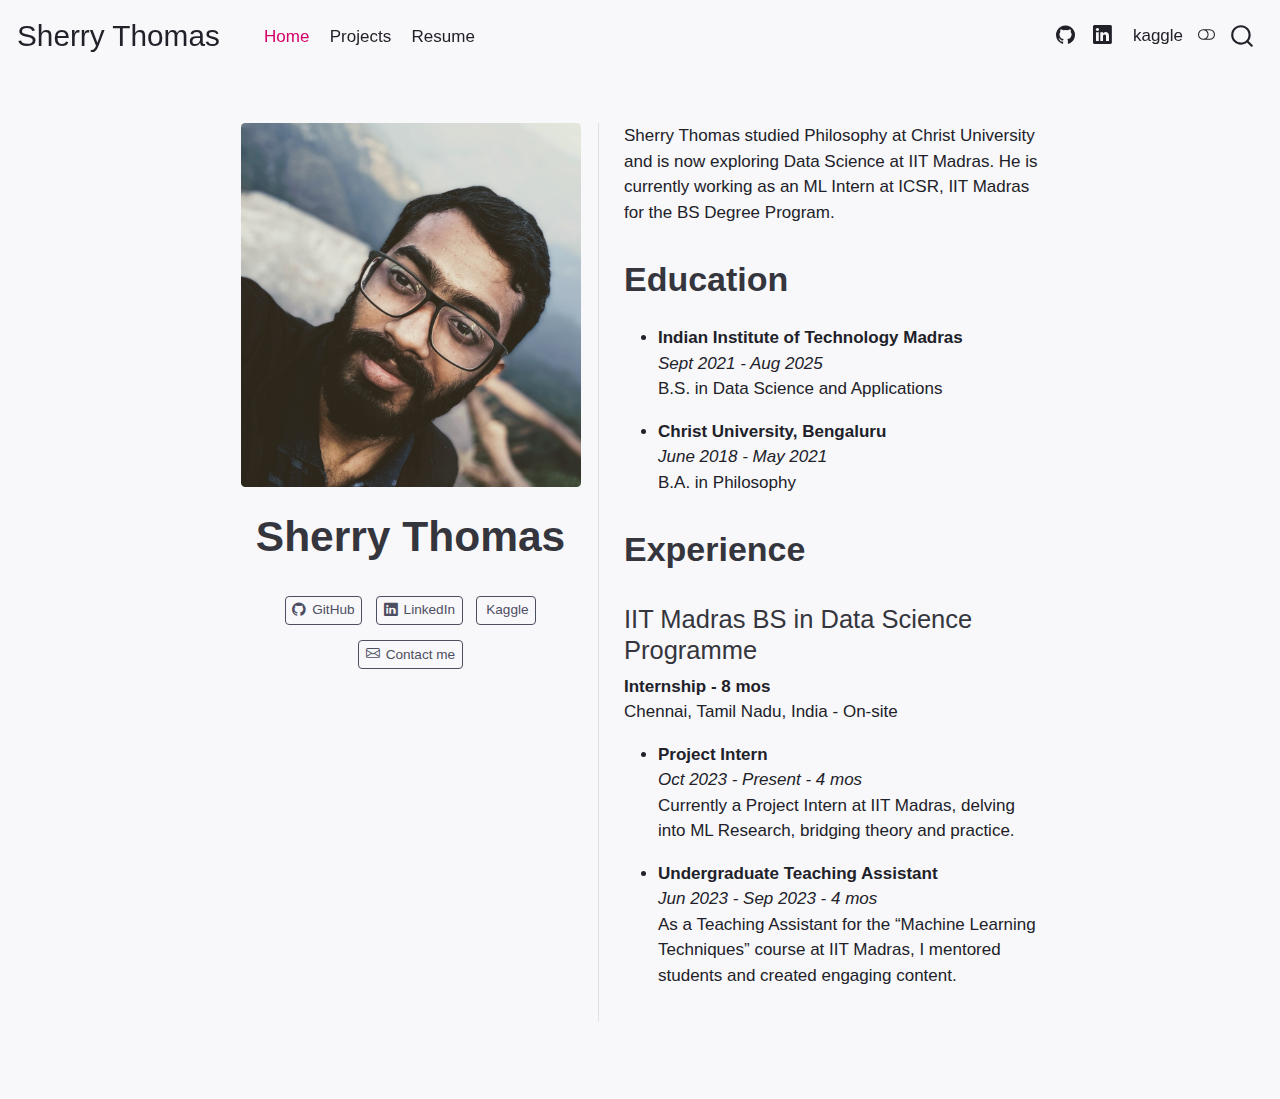
==== docs/index.html @ 992b0b3f "Updated the theme" ====
<!DOCTYPE html>
<html xmlns="http://www.w3.org/1999/xhtml" lang="en" xml:lang="en"><head>

<meta charset="utf-8">
<meta name="generator" content="quarto-1.3.450">

<meta name="viewport" content="width=device-width, initial-scale=1.0, user-scalable=yes">


<title>Sherry Thomas</title>
<style>
code{white-space: pre-wrap;}
span.smallcaps{font-variant: small-caps;}
div.columns{display: flex; gap: min(4vw, 1.5em);}
div.column{flex: auto; overflow-x: auto;}
div.hanging-indent{margin-left: 1.5em; text-indent: -1.5em;}
ul.task-list{list-style: none;}
ul.task-list li input[type="checkbox"] {
  width: 0.8em;
  margin: 0 0.8em 0.2em -1em; /* quarto-specific, see https://github.com/quarto-dev/quarto-cli/issues/4556 */ 
  vertical-align: middle;
}
</style>


<script src="site_libs/quarto-nav/quarto-nav.js"></script>
<script src="site_libs/quarto-nav/headroom.min.js"></script>
<script src="site_libs/clipboard/clipboard.min.js"></script>
<script src="site_libs/quarto-search/autocomplete.umd.js"></script>
<script src="site_libs/quarto-search/fuse.min.js"></script>
<script src="site_libs/quarto-search/quarto-search.js"></script>
<meta name="quarto:offset" content="./">
<script src="site_libs/quarto-html/quarto.js"></script>
<script src="site_libs/quarto-html/popper.min.js"></script>
<script src="site_libs/quarto-html/tippy.umd.min.js"></script>
<link href="site_libs/quarto-html/tippy.css" rel="stylesheet">
<link href="site_libs/quarto-html/quarto-syntax-highlighting.css" rel="stylesheet" class="quarto-color-scheme" id="quarto-text-highlighting-styles">
<link href="site_libs/quarto-html/quarto-syntax-highlighting-dark.css" rel="prefetch" class="quarto-color-scheme quarto-color-alternate" id="quarto-text-highlighting-styles">
<script src="site_libs/bootstrap/bootstrap.min.js"></script>
<link href="site_libs/bootstrap/bootstrap-icons.css" rel="stylesheet">
<link href="site_libs/bootstrap/bootstrap.min.css" rel="stylesheet" class="quarto-color-scheme" id="quarto-bootstrap" data-mode="light">
<link href="site_libs/bootstrap/bootstrap-dark.min.css" rel="prefetch" class="quarto-color-scheme quarto-color-alternate" id="quarto-bootstrap" data-mode="dark">
<script id="quarto-search-options" type="application/json">{
  "location": "navbar",
  "copy-button": false,
  "collapse-after": 3,
  "panel-placement": "end",
  "type": "overlay",
  "limit": 20,
  "language": {
    "search-no-results-text": "No results",
    "search-matching-documents-text": "matching documents",
    "search-copy-link-title": "Copy link to search",
    "search-hide-matches-text": "Hide additional matches",
    "search-more-match-text": "more match in this document",
    "search-more-matches-text": "more matches in this document",
    "search-clear-button-title": "Clear",
    "search-detached-cancel-button-title": "Cancel",
    "search-submit-button-title": "Submit",
    "search-label": "Search"
  }
}</script>


<link rel="stylesheet" href="styles.css">
<meta property="og:title" content="Sherry Thomas">
<meta property="og:site-name" content="Sherry Thomas">
<meta name="twitter:title" content="Sherry Thomas">
<meta name="twitter:image" content="images/profile.jpg">
<meta name="twitter:card" content="summary_large_image">
</head>

<body class="nav-fixed fullcontent">

<div id="quarto-search-results"></div>
  <header id="quarto-header" class="headroom fixed-top">
    <nav class="navbar navbar-expand-lg navbar-dark ">
      <div class="navbar-container container-fluid">
      <div class="navbar-brand-container">
    <a class="navbar-brand" href="./index.html">
    <span class="navbar-title">Sherry Thomas</span>
    </a>
  </div>
            <div id="quarto-search" class="" title="Search"></div>
          <button class="navbar-toggler" type="button" data-bs-toggle="collapse" data-bs-target="#navbarCollapse" aria-controls="navbarCollapse" aria-expanded="false" aria-label="Toggle navigation" onclick="if (window.quartoToggleHeadroom) { window.quartoToggleHeadroom(); }">
  <span class="navbar-toggler-icon"></span>
</button>
          <div class="collapse navbar-collapse" id="navbarCollapse">
            <ul class="navbar-nav navbar-nav-scroll me-auto">
  <li class="nav-item">
    <a class="nav-link active" href="./index.html" rel="" target="" aria-current="page">
 <span class="menu-text">Home</span></a>
  </li>  
  <li class="nav-item">
    <a class="nav-link" href="./projects.html" rel="" target="">
 <span class="menu-text">Projects</span></a>
  </li>  
  <li class="nav-item">
    <a class="nav-link" href="./resume.html" rel="" target="">
 <span class="menu-text">Resume</span></a>
  </li>  
</ul>
            <ul class="navbar-nav navbar-nav-scroll ms-auto">
  <li class="nav-item compact">
    <a class="nav-link" href="https://github.com/SherryS997" rel="" target=""><i class="bi bi-github" role="img">
</i> 
 <span class="menu-text"></span></a>
  </li>  
  <li class="nav-item compact">
    <a class="nav-link" href="https://www.linkedin.com/in/sherry-thomassp/" rel="" target=""><i class="bi bi-linkedin" role="img">
</i> 
 <span class="menu-text"></span></a>
  </li>  
  <li class="nav-item">
    <a class="nav-link" href="https://www.kaggle.com/iveeaten3223times" rel="" target=""><i class="bi bi-Kaggle" role="img">
</i> 
 <span class="menu-text">kaggle</span></a>
  </li>  
</ul>
            <div class="quarto-navbar-tools">
  <a href="" class="quarto-color-scheme-toggle quarto-navigation-tool  px-1" onclick="window.quartoToggleColorScheme(); return false;" title="Toggle dark mode"><i class="bi"></i></a>
</div>
          </div> <!-- /navcollapse -->
      </div> <!-- /container-fluid -->
    </nav>
</header>
<!-- content -->
<div id="quarto-content" class="quarto-container page-columns page-rows-contents page-layout-article page-navbar">
<!-- sidebar -->
<!-- margin-sidebar -->
    
<!-- main -->
<div class="quarto-about-trestles">
  <div class="about-entity">
    <img src="images/profile.jpg" class="about-image
  rounded " style="width: 20em;">
<header id="title-block-header" class="quarto-title-block default">
<div class="quarto-title">
<h1 class="title">Sherry Thomas</h1>
</div>
<div class="quarto-title-meta">
  </div>
</header>
    <div class="about-links">
  <a href="https://github.com/SherryS997" class="about-link" rel="" target="">
    <i class="bi bi-github"></i>
     <span class="about-link-text">GitHub</span>
  </a>
  <a href="https://www.linkedin.com/in/sherry-thomassp/" class="about-link" rel="" target="">
    <i class="bi bi-linkedin"></i>
     <span class="about-link-text">LinkedIn</span>
  </a>
  <a href="https://www.kaggle.com/iveeaten3223times" class="about-link" rel="" target="">
    <i class="bi bi-kaggle"></i>
     <span class="about-link-text">Kaggle</span>
  </a>
  <a href="mailto:sherryshajimon997@gmail.com" class="about-link" rel="" target="">
    <i class="bi bi-envelope"></i>
     <span class="about-link-text">Contact me</span>
  </a>
</div>
  </div>
  <div class="about-contents"><main class="content" id="quarto-document-content">
<div id="hero-heading">
<p>Sherry Thomas studied Philosophy at Christ University and is now exploring Data Science at IIT Madras. He is currently working as an ML Intern at ICSR, IIT Madras for the BS Degree Program.</p>
<section id="education" class="level2">
<h2 data-anchor-id="education">Education</h2>
<ul>
<li><p><strong>Indian Institute of Technology Madras</strong><br>
<em>Sept 2021 - Aug 2025</em><br>
B.S. in Data Science and Applications</p></li>
<li><p><strong>Christ University, Bengaluru</strong><br>
<em>June 2018 - May 2021</em><br>
B.A. in Philosophy</p></li>
</ul>
</section>
<section id="experience" class="level2">
<h2 data-anchor-id="experience">Experience</h2>
<section id="iit-madras-bs-in-data-science-programme" class="level4">
<h4 data-anchor-id="iit-madras-bs-in-data-science-programme">IIT Madras BS in Data Science Programme</h4>
<p><strong>Internship - 8 mos</strong><br>
Chennai, Tamil Nadu, India - On-site</p>
<ul>
<li><p><strong>Project Intern</strong><br>
<em>Oct 2023 - Present - 4 mos</em><br>
Currently a Project Intern at IIT Madras, delving into ML Research, bridging theory and practice.</p></li>
<li><p><strong>Undergraduate Teaching Assistant</strong><br>
<em>Jun 2023 - Sep 2023 - 4 mos</em><br>
As a Teaching Assistant for the “Machine Learning Techniques” course at IIT Madras, I mentored students and created engaging content.</p></li>
</ul>
</section>
</section>
</div>


</main></div>
</div>
 <!-- /main -->
<script id="quarto-html-after-body" type="application/javascript">
window.document.addEventListener("DOMContentLoaded", function (event) {
  const toggleBodyColorMode = (bsSheetEl) => {
    const mode = bsSheetEl.getAttribute("data-mode");
    const bodyEl = window.document.querySelector("body");
    if (mode === "dark") {
      bodyEl.classList.add("quarto-dark");
      bodyEl.classList.remove("quarto-light");
    } else {
      bodyEl.classList.add("quarto-light");
      bodyEl.classList.remove("quarto-dark");
    }
  }
  const toggleBodyColorPrimary = () => {
    const bsSheetEl = window.document.querySelector("link#quarto-bootstrap");
    if (bsSheetEl) {
      toggleBodyColorMode(bsSheetEl);
    }
  }
  toggleBodyColorPrimary();  
  const disableStylesheet = (stylesheets) => {
    for (let i=0; i < stylesheets.length; i++) {
      const stylesheet = stylesheets[i];
      stylesheet.rel = 'prefetch';
    }
  }
  const enableStylesheet = (stylesheets) => {
    for (let i=0; i < stylesheets.length; i++) {
      const stylesheet = stylesheets[i];
      stylesheet.rel = 'stylesheet';
    }
  }
  const manageTransitions = (selector, allowTransitions) => {
    const els = window.document.querySelectorAll(selector);
    for (let i=0; i < els.length; i++) {
      const el = els[i];
      if (allowTransitions) {
        el.classList.remove('notransition');
      } else {
        el.classList.add('notransition');
      }
    }
  }
  const toggleColorMode = (alternate) => {
    // Switch the stylesheets
    const alternateStylesheets = window.document.querySelectorAll('link.quarto-color-scheme.quarto-color-alternate');
    manageTransitions('#quarto-margin-sidebar .nav-link', false);
    if (alternate) {
      enableStylesheet(alternateStylesheets);
      for (const sheetNode of alternateStylesheets) {
        if (sheetNode.id === "quarto-bootstrap") {
          toggleBodyColorMode(sheetNode);
        }
      }
    } else {
      disableStylesheet(alternateStylesheets);
      toggleBodyColorPrimary();
    }
    manageTransitions('#quarto-margin-sidebar .nav-link', true);
    // Switch the toggles
    const toggles = window.document.querySelectorAll('.quarto-color-scheme-toggle');
    for (let i=0; i < toggles.length; i++) {
      const toggle = toggles[i];
      if (toggle) {
        if (alternate) {
          toggle.classList.add("alternate");     
        } else {
          toggle.classList.remove("alternate");
        }
      }
    }
    // Hack to workaround the fact that safari doesn't
    // properly recolor the scrollbar when toggling (#1455)
    if (navigator.userAgent.indexOf('Safari') > 0 && navigator.userAgent.indexOf('Chrome') == -1) {
      manageTransitions("body", false);
      window.scrollTo(0, 1);
      setTimeout(() => {
        window.scrollTo(0, 0);
        manageTransitions("body", true);
      }, 40);  
    }
  }
  const isFileUrl = () => { 
    return window.location.protocol === 'file:';
  }
  const hasAlternateSentinel = () => {  
    let styleSentinel = getColorSchemeSentinel();
    if (styleSentinel !== null) {
      return styleSentinel === "alternate";
    } else {
      return false;
    }
  }
  const setStyleSentinel = (alternate) => {
    const value = alternate ? "alternate" : "default";
    if (!isFileUrl()) {
      window.localStorage.setItem("quarto-color-scheme", value);
    } else {
      localAlternateSentinel = value;
    }
  }
  const getColorSchemeSentinel = () => {
    if (!isFileUrl()) {
      const storageValue = window.localStorage.getItem("quarto-color-scheme");
      return storageValue != null ? storageValue : localAlternateSentinel;
    } else {
      return localAlternateSentinel;
    }
  }
  let localAlternateSentinel = 'default';
  // Dark / light mode switch
  window.quartoToggleColorScheme = () => {
    // Read the current dark / light value 
    let toAlternate = !hasAlternateSentinel();
    toggleColorMode(toAlternate);
    setStyleSentinel(toAlternate);
  };
  // Ensure there is a toggle, if there isn't float one in the top right
  if (window.document.querySelector('.quarto-color-scheme-toggle') === null) {
    const a = window.document.createElement('a');
    a.classList.add('top-right');
    a.classList.add('quarto-color-scheme-toggle');
    a.href = "";
    a.onclick = function() { try { window.quartoToggleColorScheme(); } catch {} return false; };
    const i = window.document.createElement("i");
    i.classList.add('bi');
    a.appendChild(i);
    window.document.body.appendChild(a);
  }
  // Switch to dark mode if need be
  if (hasAlternateSentinel()) {
    toggleColorMode(true);
  } else {
    toggleColorMode(false);
  }
  const isCodeAnnotation = (el) => {
    for (const clz of el.classList) {
      if (clz.startsWith('code-annotation-')) {                     
        return true;
      }
    }
    return false;
  }
  const clipboard = new window.ClipboardJS('.code-copy-button', {
    text: function(trigger) {
      const codeEl = trigger.previousElementSibling.cloneNode(true);
      for (const childEl of codeEl.children) {
        if (isCodeAnnotation(childEl)) {
          childEl.remove();
        }
      }
      return codeEl.innerText;
    }
  });
  clipboard.on('success', function(e) {
    // button target
    const button = e.trigger;
    // don't keep focus
    button.blur();
    // flash "checked"
    button.classList.add('code-copy-button-checked');
    var currentTitle = button.getAttribute("title");
    button.setAttribute("title", "Copied!");
    let tooltip;
    if (window.bootstrap) {
      button.setAttribute("data-bs-toggle", "tooltip");
      button.setAttribute("data-bs-placement", "left");
      button.setAttribute("data-bs-title", "Copied!");
      tooltip = new bootstrap.Tooltip(button, 
        { trigger: "manual", 
          customClass: "code-copy-button-tooltip",
          offset: [0, -8]});
      tooltip.show();    
    }
    setTimeout(function() {
      if (tooltip) {
        tooltip.hide();
        button.removeAttribute("data-bs-title");
        button.removeAttribute("data-bs-toggle");
        button.removeAttribute("data-bs-placement");
      }
      button.setAttribute("title", currentTitle);
      button.classList.remove('code-copy-button-checked');
    }, 1000);
    // clear code selection
    e.clearSelection();
  });
  function tippyHover(el, contentFn) {
    const config = {
      allowHTML: true,
      content: contentFn,
      maxWidth: 500,
      delay: 100,
      arrow: false,
      appendTo: function(el) {
          return el.parentElement;
      },
      interactive: true,
      interactiveBorder: 10,
      theme: 'quarto',
      placement: 'bottom-start'
    };
    window.tippy(el, config); 
  }
  const noterefs = window.document.querySelectorAll('a[role="doc-noteref"]');
  for (var i=0; i<noterefs.length; i++) {
    const ref = noterefs[i];
    tippyHover(ref, function() {
      // use id or data attribute instead here
      let href = ref.getAttribute('data-footnote-href') || ref.getAttribute('href');
      try { href = new URL(href).hash; } catch {}
      const id = href.replace(/^#\/?/, "");
      const note = window.document.getElementById(id);
      return note.innerHTML;
    });
  }
      let selectedAnnoteEl;
      const selectorForAnnotation = ( cell, annotation) => {
        let cellAttr = 'data-code-cell="' + cell + '"';
        let lineAttr = 'data-code-annotation="' +  annotation + '"';
        const selector = 'span[' + cellAttr + '][' + lineAttr + ']';
        return selector;
      }
      const selectCodeLines = (annoteEl) => {
        const doc = window.document;
        const targetCell = annoteEl.getAttribute("data-target-cell");
        const targetAnnotation = annoteEl.getAttribute("data-target-annotation");
        const annoteSpan = window.document.querySelector(selectorForAnnotation(targetCell, targetAnnotation));
        const lines = annoteSpan.getAttribute("data-code-lines").split(",");
        const lineIds = lines.map((line) => {
          return targetCell + "-" + line;
        })
        let top = null;
        let height = null;
        let parent = null;
        if (lineIds.length > 0) {
            //compute the position of the single el (top and bottom and make a div)
            const el = window.document.getElementById(lineIds[0]);
            top = el.offsetTop;
            height = el.offsetHeight;
            parent = el.parentElement.parentElement;
          if (lineIds.length > 1) {
            const lastEl = window.document.getElementById(lineIds[lineIds.length - 1]);
            const bottom = lastEl.offsetTop + lastEl.offsetHeight;
            height = bottom - top;
          }
          if (top !== null && height !== null && parent !== null) {
            // cook up a div (if necessary) and position it 
            let div = window.document.getElementById("code-annotation-line-highlight");
            if (div === null) {
              div = window.document.createElement("div");
              div.setAttribute("id", "code-annotation-line-highlight");
              div.style.position = 'absolute';
              parent.appendChild(div);
            }
            div.style.top = top - 2 + "px";
            div.style.height = height + 4 + "px";
            let gutterDiv = window.document.getElementById("code-annotation-line-highlight-gutter");
            if (gutterDiv === null) {
              gutterDiv = window.document.createElement("div");
              gutterDiv.setAttribute("id", "code-annotation-line-highlight-gutter");
              gutterDiv.style.position = 'absolute';
              const codeCell = window.document.getElementById(targetCell);
              const gutter = codeCell.querySelector('.code-annotation-gutter');
              gutter.appendChild(gutterDiv);
            }
            gutterDiv.style.top = top - 2 + "px";
            gutterDiv.style.height = height + 4 + "px";
          }
          selectedAnnoteEl = annoteEl;
        }
      };
      const unselectCodeLines = () => {
        const elementsIds = ["code-annotation-line-highlight", "code-annotation-line-highlight-gutter"];
        elementsIds.forEach((elId) => {
          const div = window.document.getElementById(elId);
          if (div) {
            div.remove();
          }
        });
        selectedAnnoteEl = undefined;
      };
      // Attach click handler to the DT
      const annoteDls = window.document.querySelectorAll('dt[data-target-cell]');
      for (const annoteDlNode of annoteDls) {
        annoteDlNode.addEventListener('click', (event) => {
          const clickedEl = event.target;
          if (clickedEl !== selectedAnnoteEl) {
            unselectCodeLines();
            const activeEl = window.document.querySelector('dt[data-target-cell].code-annotation-active');
            if (activeEl) {
              activeEl.classList.remove('code-annotation-active');
            }
            selectCodeLines(clickedEl);
            clickedEl.classList.add('code-annotation-active');
          } else {
            // Unselect the line
            unselectCodeLines();
            clickedEl.classList.remove('code-annotation-active');
          }
        });
      }
  const findCites = (el) => {
    const parentEl = el.parentElement;
    if (parentEl) {
      const cites = parentEl.dataset.cites;
      if (cites) {
        return {
          el,
          cites: cites.split(' ')
        };
      } else {
        return findCites(el.parentElement)
      }
    } else {
      return undefined;
    }
  };
  var bibliorefs = window.document.querySelectorAll('a[role="doc-biblioref"]');
  for (var i=0; i<bibliorefs.length; i++) {
    const ref = bibliorefs[i];
    const citeInfo = findCites(ref);
    if (citeInfo) {
      tippyHover(citeInfo.el, function() {
        var popup = window.document.createElement('div');
        citeInfo.cites.forEach(function(cite) {
          var citeDiv = window.document.createElement('div');
          citeDiv.classList.add('hanging-indent');
          citeDiv.classList.add('csl-entry');
          var biblioDiv = window.document.getElementById('ref-' + cite);
          if (biblioDiv) {
            citeDiv.innerHTML = biblioDiv.innerHTML;
          }
          popup.appendChild(citeDiv);
        });
        return popup.innerHTML;
      });
    }
  }
});
</script>
</div> <!-- /content -->



</body></html>
---- docs/site_libs/quarto-html/tippy.css ----
.tippy-box[data-animation=fade][data-state=hidden]{opacity:0}[data-tippy-root]{max-width:calc(100vw - 10px)}.tippy-box{position:relative;background-color:#333;color:#fff;border-radius:4px;font-size:14px;line-height:1.4;white-space:normal;outline:0;transition-property:transform,visibility,opacity}.tippy-box[data-placement^=top]>.tippy-arrow{bottom:0}.tippy-box[data-placement^=top]>.tippy-arrow:before{bottom:-7px;left:0;border-width:8px 8px 0;border-top-color:initial;transform-origin:center top}.tippy-box[data-placement^=bottom]>.tippy-arrow{top:0}.tippy-box[data-placement^=bottom]>.tippy-arrow:before{top:-7px;left:0;border-width:0 8px 8px;border-bottom-color:initial;transform-origin:center bottom}.tippy-box[data-placement^=left]>.tippy-arrow{right:0}.tippy-box[data-placement^=left]>.tippy-arrow:before{border-width:8px 0 8px 8px;border-left-color:initial;right:-7px;transform-origin:center left}.tippy-box[data-placement^=right]>.tippy-arrow{left:0}.tippy-box[data-placement^=right]>.tippy-arrow:before{left:-7px;border-width:8px 8px 8px 0;border-right-color:initial;transform-origin:center right}.tippy-box[data-inertia][data-state=visible]{transition-timing-function:cubic-bezier(.54,1.5,.38,1.11)}.tippy-arrow{width:16px;height:16px;color:#333}.tippy-arrow:before{content:"";position:absolute;border-color:transparent;border-style:solid}.tippy-content{position:relative;padding:5px 9px;z-index:1}
---- docs/site_libs/quarto-html/quarto-syntax-highlighting.css ----
/* quarto syntax highlight colors */
:root {
  --quarto-hl-al-color: #ff5555;
  --quarto-hl-an-color: #6a737d;
  --quarto-hl-at-color: #d73a49;
  --quarto-hl-bn-color: #005cc5;
  --quarto-hl-bu-color: #d73a49;
  --quarto-hl-ch-color: #032f62;
  --quarto-hl-co-color: #6a737d;
  --quarto-hl-cv-color: #6a737d;
  --quarto-hl-cn-color: #005cc5;
  --quarto-hl-cf-color: #d73a49;
  --quarto-hl-dt-color: #d73a49;
  --quarto-hl-dv-color: #005cc5;
  --quarto-hl-do-color: #6a737d;
  --quarto-hl-er-color: #ff5555;
  --quarto-hl-ex-color: #d73a49;
  --quarto-hl-fl-color: #005cc5;
  --quarto-hl-fu-color: #6f42c1;
  --quarto-hl-im-color: #032f62;
  --quarto-hl-in-color: #6a737d;
  --quarto-hl-kw-color: #d73a49;
  --quarto-hl-op-color: #24292e;
  --quarto-hl-pp-color: #d73a49;
  --quarto-hl-re-color: #6a737d;
  --quarto-hl-sc-color: #005cc5;
  --quarto-hl-ss-color: #032f62;
  --quarto-hl-st-color: #032f62;
  --quarto-hl-va-color: #e36209;
  --quarto-hl-vs-color: #032f62;
  --quarto-hl-wa-color: #ff5555;
}

/* other quarto variables */
:root {
  --quarto-font-monospace: "Fira Mono", monospace;
}

code span.al {
  font-weight: bold;
  color: #ff5555;
}

code span.an {
  color: #6a737d;
}

code span.at {
  color: #d73a49;
}

code span.bn {
  color: #005cc5;
}

code span.bu {
  color: #d73a49;
}

code span.ch {
  color: #032f62;
}

code span.co {
  color: #6a737d;
}

code span.cv {
  color: #6a737d;
}

code span.cn {
  color: #005cc5;
}

code span.cf {
  color: #d73a49;
}

code span.dt {
  color: #d73a49;
}

code span.dv {
  color: #005cc5;
}

code span.do {
  color: #6a737d;
}

code span.er {
  color: #ff5555;
  text-decoration: underline;
}

code span.ex {
  font-weight: bold;
  color: #d73a49;
}

code span.fl {
  color: #005cc5;
}

code span.fu {
  color: #6f42c1;
}

code span.im {
  color: #032f62;
}

code span.in {
  color: #6a737d;
}

code span.kw {
  color: #d73a49;
}

pre > code.sourceCode > span {
  color: #24292e;
}

code span {
  color: #24292e;
}

code.sourceCode > span {
  color: #24292e;
}

div.sourceCode,
div.sourceCode pre.sourceCode {
  color: #24292e;
}

code span.op {
  color: #24292e;
}

code span.pp {
  color: #d73a49;
}

code span.re {
  color: #6a737d;
}

code span.sc {
  color: #005cc5;
}

code span.ss {
  color: #032f62;
}

code span.st {
  color: #032f62;
}

code span.va {
  color: #e36209;
}

code span.vs {
  color: #032f62;
}

code span.wa {
  color: #ff5555;
}

.prevent-inlining {
  content: "</";
}

/*# sourceMappingURL=debc5d5d77c3f9108843748ff7464032.css.map */
---- docs/site_libs/quarto-html/quarto-syntax-highlighting-dark.css ----
/* quarto syntax highlight colors */
:root {
  --quarto-hl-al-color: #ff5555;
  --quarto-hl-an-color: #6a737d;
  --quarto-hl-at-color: #f97583;
  --quarto-hl-bn-color: #79b8ff;
  --quarto-hl-bu-color: #f97583;
  --quarto-hl-ch-color: #9ecbff;
  --quarto-hl-co-color: #6a737d;
  --quarto-hl-cv-color: #6a737d;
  --quarto-hl-cn-color: #79b8ff;
  --quarto-hl-cf-color: #f97583;
  --quarto-hl-dt-color: #f97583;
  --quarto-hl-dv-color: #79b8ff;
  --quarto-hl-do-color: #6a737d;
  --quarto-hl-er-color: #ff5555;
  --quarto-hl-ex-color: #f97583;
  --quarto-hl-fl-color: #79b8ff;
  --quarto-hl-fu-color: #b392f0;
  --quarto-hl-im-color: #9ecbff;
  --quarto-hl-in-color: #6a737d;
  --quarto-hl-kw-color: #f97583;
  --quarto-hl-op-color: #e1e4e8;
  --quarto-hl-pp-color: #f97583;
  --quarto-hl-re-color: #6a737d;
  --quarto-hl-sc-color: #79b8ff;
  --quarto-hl-ss-color: #9ecbff;
  --quarto-hl-st-color: #9ecbff;
  --quarto-hl-va-color: #ffab70;
  --quarto-hl-vs-color: #9ecbff;
  --quarto-hl-wa-color: #ff5555;
}

/* other quarto variables */
:root {
  --quarto-font-monospace: "Fira Mono", monospace;
}

code span.al {
  font-weight: bold;
  color: #ff5555;
}

code span.an {
  color: #6a737d;
}

code span.at {
  color: #f97583;
}

code span.bn {
  color: #79b8ff;
}

code span.bu {
  color: #f97583;
}

code span.ch {
  color: #9ecbff;
}

code span.co {
  color: #6a737d;
}

code span.cv {
  color: #6a737d;
}

code span.cn {
  color: #79b8ff;
}

code span.cf {
  color: #f97583;
}

code span.dt {
  color: #f97583;
}

code span.dv {
  color: #79b8ff;
}

code span.do {
  color: #6a737d;
}

code span.er {
  color: #ff5555;
  text-decoration: underline;
}

code span.ex {
  font-weight: bold;
  color: #f97583;
}

code span.fl {
  color: #79b8ff;
}

code span.fu {
  color: #b392f0;
}

code span.im {
  color: #9ecbff;
}

code span.in {
  color: #6a737d;
}

code span.kw {
  color: #f97583;
}

pre > code.sourceCode > span {
  color: #e1e4e8;
}

code span {
  color: #e1e4e8;
}

code.sourceCode > span {
  color: #e1e4e8;
}

div.sourceCode,
div.sourceCode pre.sourceCode {
  color: #e1e4e8;
}

code span.op {
  color: #e1e4e8;
}

code span.pp {
  color: #f97583;
}

code span.re {
  color: #6a737d;
}

code span.sc {
  color: #79b8ff;
}

code span.ss {
  color: #9ecbff;
}

code span.st {
  color: #9ecbff;
}

code span.va {
  color: #ffab70;
}

code span.vs {
  color: #9ecbff;
}

code span.wa {
  color: #ff5555;
}

.prevent-inlining {
  content: "</";
}

/*# sourceMappingURL=935a306eefa94366c21e1a970dddb765.css.map */
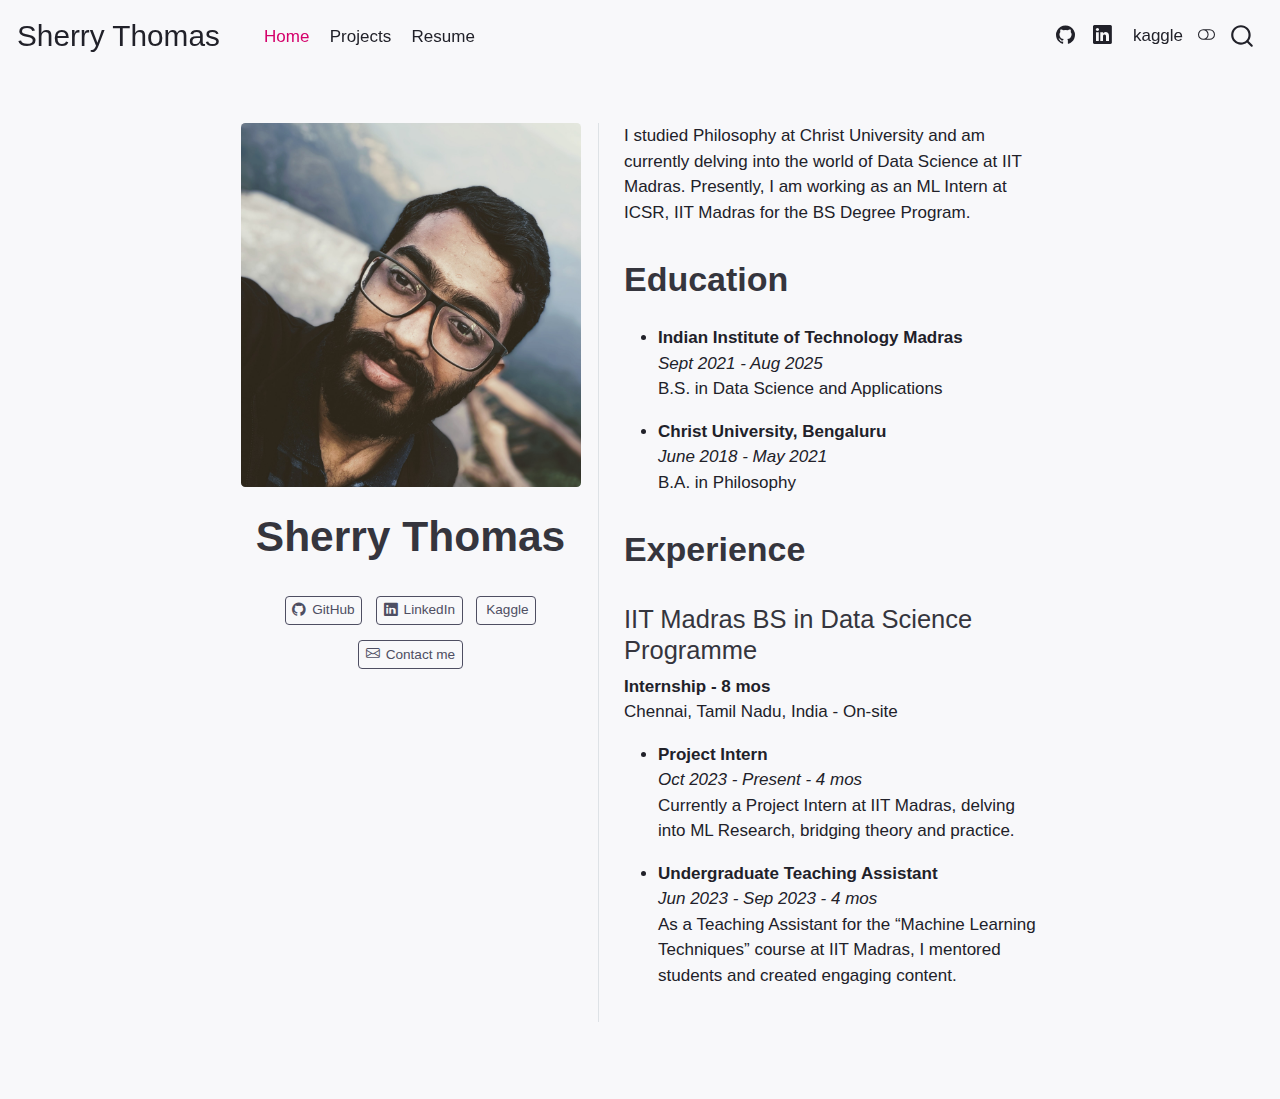
==== commit fcc4f5d9: "Made minor changes" ====
--- a/docs/index.html
+++ b/docs/index.html
@@ -162,7 +162,7 @@
   </div>
   <div class="about-contents"><main class="content" id="quarto-document-content">
 <div id="hero-heading">
-<p>Sherry Thomas studied Philosophy at Christ University and is now exploring Data Science at IIT Madras. He is currently working as an ML Intern at ICSR, IIT Madras for the BS Degree Program.</p>
+<p>I studied Philosophy at Christ University and am currently delving into the world of Data Science at IIT Madras. Presently, I am working as an ML Intern at ICSR, IIT Madras for the BS Degree Program.</p>
 <section id="education" class="level2">
 <h2 data-anchor-id="education">Education</h2>
 <ul>
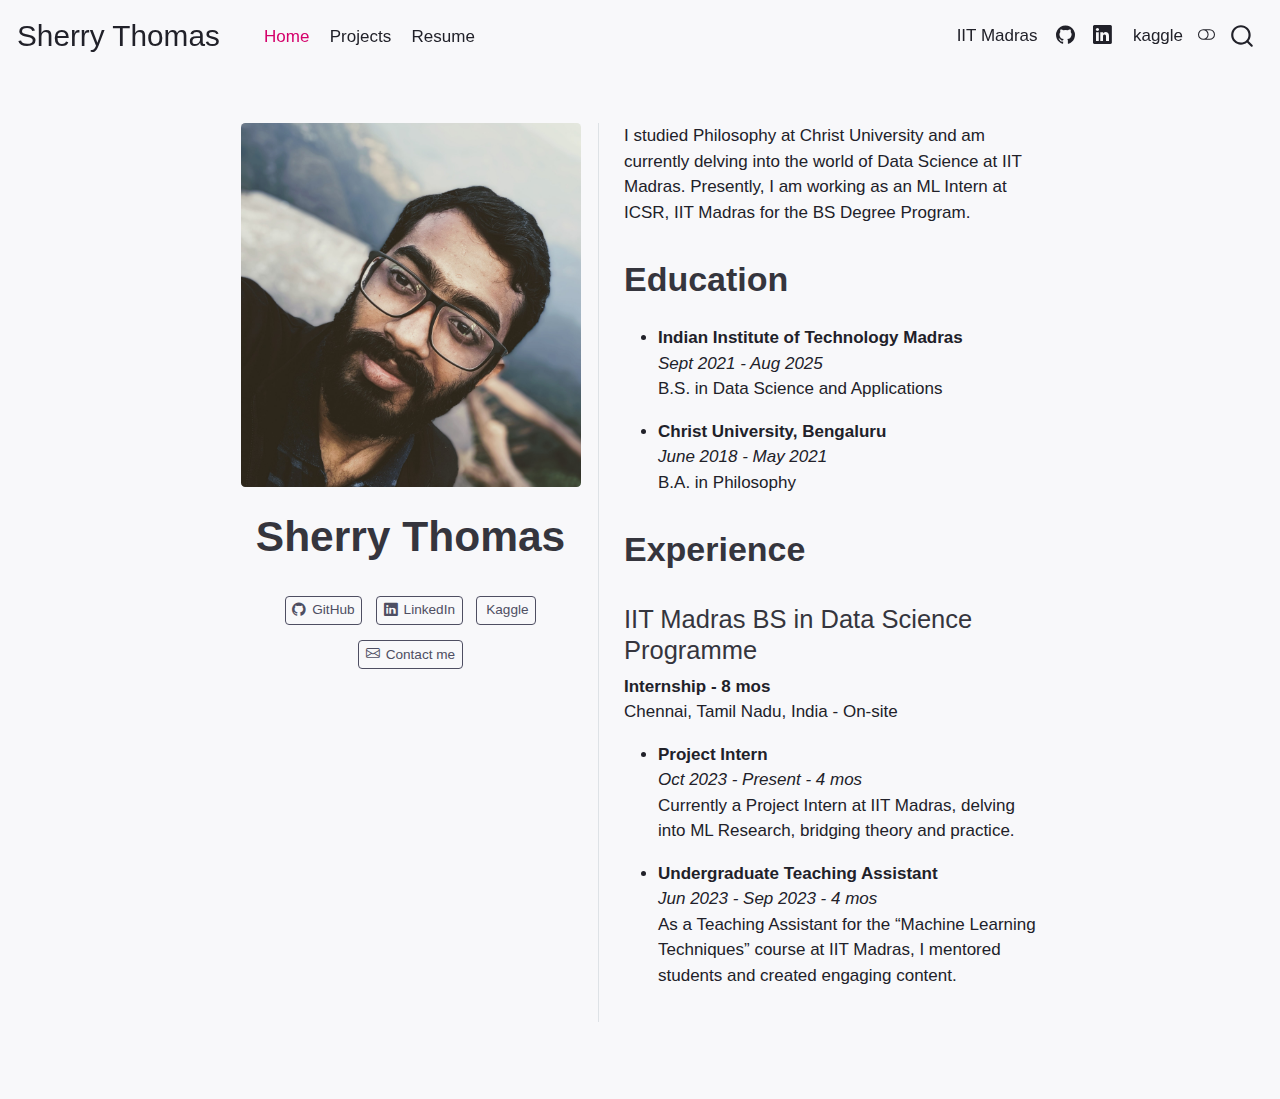
==== commit b3e3a24f: "Made minor changes" ====
--- a/docs/index.html
+++ b/docs/index.html
@@ -101,6 +101,11 @@
   </li>  
 </ul>
             <ul class="navbar-nav navbar-nav-scroll ms-auto">
+  <li class="nav-item">
+    <a class="nav-link" href="https://app.onlinedegree.iitm.ac.in/student/21F3001449" rel="" target=""><i class="bi bi-IIT" role="img">
+</i> 
+ <span class="menu-text">IIT Madras</span></a>
+  </li>  
   <li class="nav-item compact">
     <a class="nav-link" href="https://github.com/SherryS997" rel="" target=""><i class="bi bi-github" role="img">
 </i> 
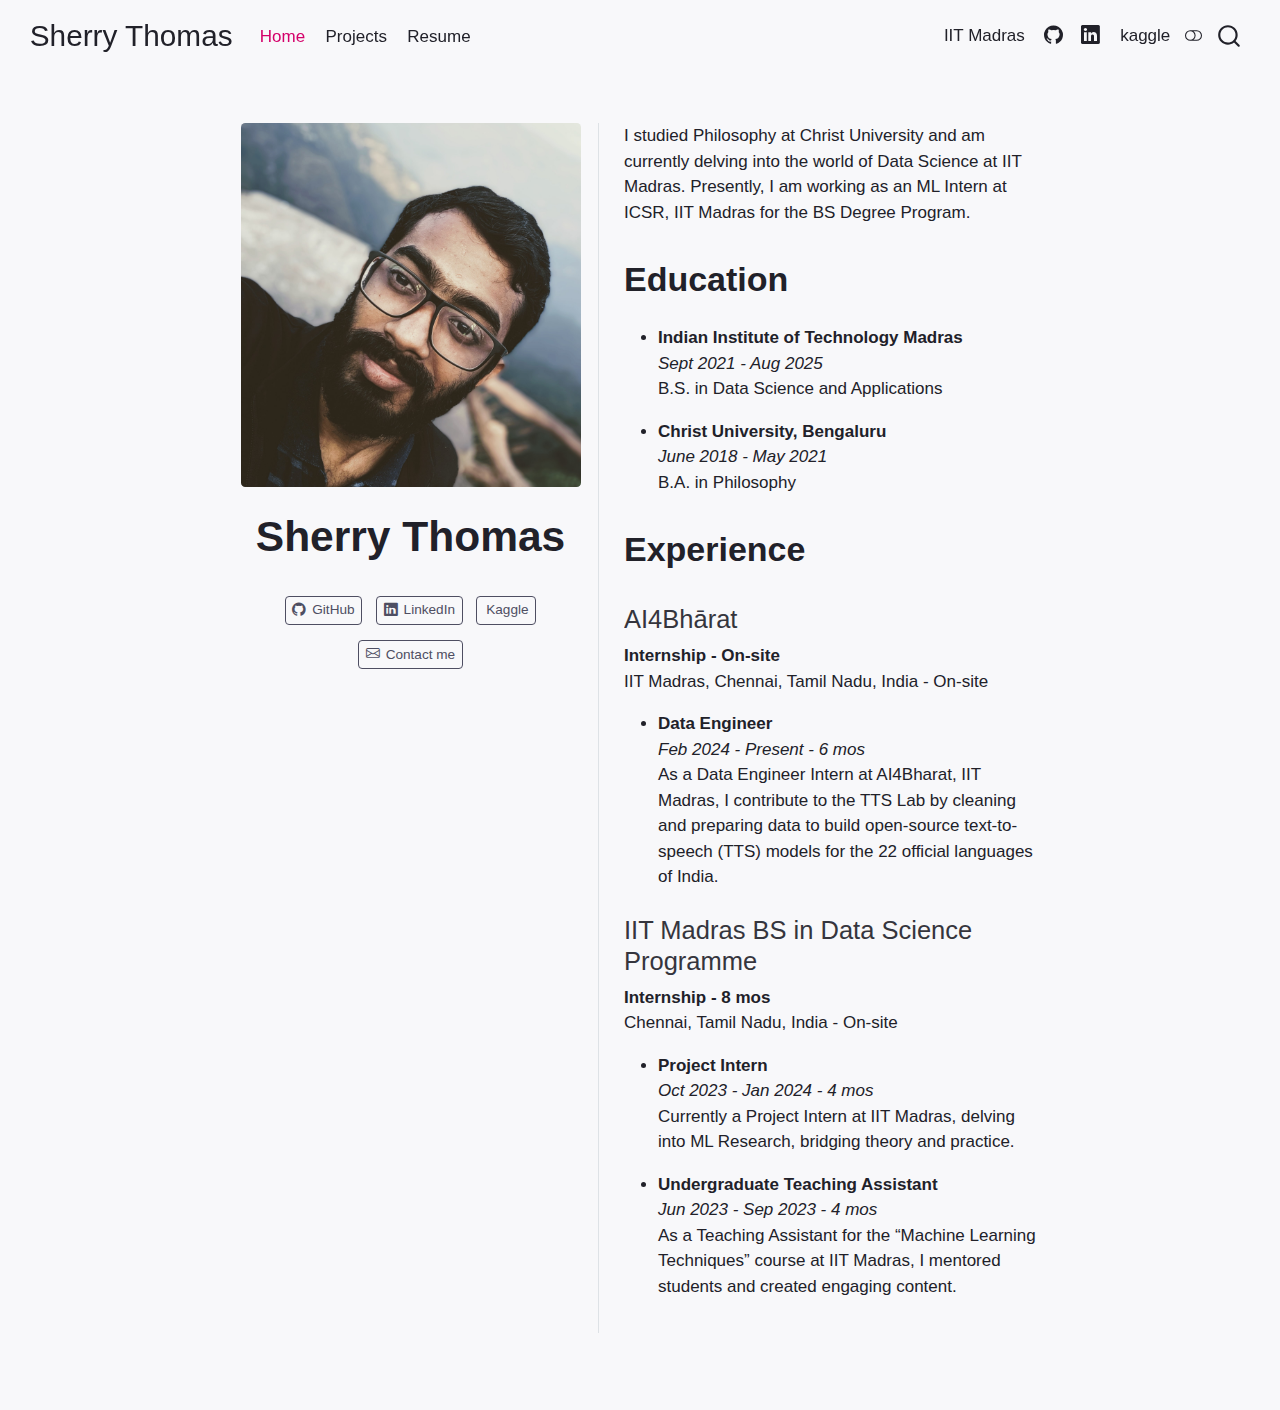
==== commit 8fba7ffb: "Updated resume" ====
--- a/docs/index.html
+++ b/docs/index.html
@@ -2,7 +2,7 @@
 <html xmlns="http://www.w3.org/1999/xhtml" lang="en" xml:lang="en"><head>
 
 <meta charset="utf-8">
-<meta name="generator" content="quarto-1.3.450">
+<meta name="generator" content="quarto-1.4.551">
 
 <meta name="viewport" content="width=device-width, initial-scale=1.0, user-scalable=yes">
 
@@ -46,7 +46,13 @@
   "collapse-after": 3,
   "panel-placement": "end",
   "type": "overlay",
-  "limit": 20,
+  "limit": 50,
+  "keyboard-shortcut": [
+    "f",
+    "/",
+    "s"
+  ],
+  "show-item-context": false,
   "language": {
     "search-no-results-text": "No results",
     "search-matching-documents-text": "matching documents",
@@ -55,6 +61,7 @@
     "search-more-match-text": "more match in this document",
     "search-more-matches-text": "more matches in this document",
     "search-clear-button-title": "Clear",
+    "search-text-placeholder": "",
     "search-detached-cancel-button-title": "Cancel",
     "search-submit-button-title": "Submit",
     "search-label": "Search"
@@ -64,7 +71,7 @@
 
 <link rel="stylesheet" href="styles.css">
 <meta property="og:title" content="Sherry Thomas">
-<meta property="og:site-name" content="Sherry Thomas">
+<meta property="og:site_name" content="Sherry Thomas">
 <meta name="twitter:title" content="Sherry Thomas">
 <meta name="twitter:image" content="images/profile.jpg">
 <meta name="twitter:card" content="summary_large_image">
@@ -74,9 +81,9 @@
 
 <div id="quarto-search-results"></div>
   <header id="quarto-header" class="headroom fixed-top">
-    <nav class="navbar navbar-expand-lg navbar-dark ">
+    <nav class="navbar navbar-expand-lg " data-bs-theme="dark">
       <div class="navbar-container container-fluid">
-      <div class="navbar-brand-container">
+      <div class="navbar-brand-container mx-auto">
     <a class="navbar-brand" href="./index.html">
     <span class="navbar-title">Sherry Thomas</span>
     </a>
@@ -88,44 +95,44 @@
           <div class="collapse navbar-collapse" id="navbarCollapse">
             <ul class="navbar-nav navbar-nav-scroll me-auto">
   <li class="nav-item">
-    <a class="nav-link active" href="./index.html" rel="" target="" aria-current="page">
- <span class="menu-text">Home</span></a>
+    <a class="nav-link active" href="./index.html" aria-current="page"> 
+<span class="menu-text">Home</span></a>
   </li>  
   <li class="nav-item">
-    <a class="nav-link" href="./projects.html" rel="" target="">
- <span class="menu-text">Projects</span></a>
+    <a class="nav-link" href="./projects.html"> 
+<span class="menu-text">Projects</span></a>
   </li>  
   <li class="nav-item">
-    <a class="nav-link" href="./resume.html" rel="" target="">
- <span class="menu-text">Resume</span></a>
+    <a class="nav-link" href="./resume.html"> 
+<span class="menu-text">Resume</span></a>
   </li>  
 </ul>
             <ul class="navbar-nav navbar-nav-scroll ms-auto">
   <li class="nav-item">
-    <a class="nav-link" href="https://app.onlinedegree.iitm.ac.in/student/21F3001449" rel="" target=""><i class="bi bi-IIT" role="img">
+    <a class="nav-link" href="https://app.onlinedegree.iitm.ac.in/student/21F3001449"> <i class="bi bi-IIT" role="img">
 </i> 
- <span class="menu-text">IIT Madras</span></a>
+<span class="menu-text">IIT Madras</span></a>
   </li>  
   <li class="nav-item compact">
-    <a class="nav-link" href="https://github.com/SherryS997" rel="" target=""><i class="bi bi-github" role="img">
+    <a class="nav-link" href="https://github.com/SherryS997"> <i class="bi bi-github" role="img">
 </i> 
- <span class="menu-text"></span></a>
+<span class="menu-text"></span></a>
   </li>  
   <li class="nav-item compact">
-    <a class="nav-link" href="https://www.linkedin.com/in/sherry-thomassp/" rel="" target=""><i class="bi bi-linkedin" role="img">
+    <a class="nav-link" href="https://www.linkedin.com/in/sherry-thomassp/"> <i class="bi bi-linkedin" role="img">
 </i> 
- <span class="menu-text"></span></a>
+<span class="menu-text"></span></a>
   </li>  
   <li class="nav-item">
-    <a class="nav-link" href="https://www.kaggle.com/iveeaten3223times" rel="" target=""><i class="bi bi-Kaggle" role="img">
+    <a class="nav-link" href="https://www.kaggle.com/iveeaten3223times"> <i class="bi bi-Kaggle" role="img">
 </i> 
- <span class="menu-text">kaggle</span></a>
+<span class="menu-text">kaggle</span></a>
   </li>  
 </ul>
-            <div class="quarto-navbar-tools">
+          </div> <!-- /navcollapse -->
+          <div class="quarto-navbar-tools">
   <a href="" class="quarto-color-scheme-toggle quarto-navigation-tool  px-1" onclick="window.quartoToggleColorScheme(); return false;" title="Toggle dark mode"><i class="bi"></i></a>
 </div>
-          </div> <!-- /navcollapse -->
       </div> <!-- /container-fluid -->
     </nav>
 </header>
@@ -135,7 +142,7 @@
 <!-- margin-sidebar -->
     
 <!-- main -->
-<div class="quarto-about-trestles">
+<div class="quarto-about-trestles content">
   <div class="about-entity">
     <img src="images/profile.jpg" class="about-image
   rounded " style="width: 20em;">
@@ -181,13 +188,23 @@
 </section>
 <section id="experience" class="level2">
 <h2 data-anchor-id="experience">Experience</h2>
+<section id="ai4bhārat" class="level4">
+<h4 data-anchor-id="ai4bhārat">AI4Bhārat</h4>
+<p><strong>Internship - On-site</strong><br>
+IIT Madras, Chennai, Tamil Nadu, India - On-site</p>
+<ul>
+<li><strong>Data Engineer</strong><br>
+<em>Feb 2024 - Present - 6 mos</em><br>
+As a Data Engineer Intern at AI4Bharat, IIT Madras, I contribute to the TTS Lab by cleaning and preparing data to build open-source text-to-speech (TTS) models for the 22 official languages of India.</li>
+</ul>
+</section>
 <section id="iit-madras-bs-in-data-science-programme" class="level4">
 <h4 data-anchor-id="iit-madras-bs-in-data-science-programme">IIT Madras BS in Data Science Programme</h4>
 <p><strong>Internship - 8 mos</strong><br>
 Chennai, Tamil Nadu, India - On-site</p>
 <ul>
 <li><p><strong>Project Intern</strong><br>
-<em>Oct 2023 - Present - 4 mos</em><br>
+<em>Oct 2023 - Jan 2024 - 4 mos</em><br>
 Currently a Project Intern at IIT Madras, delving into ML Research, bridging theory and practice.</p></li>
 <li><p><strong>Undergraduate Teaching Assistant</strong><br>
 <em>Jun 2023 - Sep 2023 - 4 mos</em><br>
@@ -244,6 +261,33 @@
       }
     }
   }
+  const toggleGiscusIfUsed = (isAlternate, darkModeDefault) => {
+    const baseTheme = document.querySelector('#giscus-base-theme')?.value ?? 'light';
+    const alternateTheme = document.querySelector('#giscus-alt-theme')?.value ?? 'dark';
+    let newTheme = '';
+    if(darkModeDefault) {
+      newTheme = isAlternate ? baseTheme : alternateTheme;
+    } else {
+      newTheme = isAlternate ? alternateTheme : baseTheme;
+    }
+    const changeGiscusTheme = () => {
+      // From: https://github.com/giscus/giscus/issues/336
+      const sendMessage = (message) => {
+        const iframe = document.querySelector('iframe.giscus-frame');
+        if (!iframe) return;
+        iframe.contentWindow.postMessage({ giscus: message }, 'https://giscus.app');
+      }
+      sendMessage({
+        setConfig: {
+          theme: newTheme
+        }
+      });
+    }
+    const isGiscussLoaded = window.document.querySelector('iframe.giscus-frame') !== null;
+    if (isGiscussLoaded) {
+      changeGiscusTheme();
+    }
+  }
   const toggleColorMode = (alternate) => {
     // Switch the stylesheets
     const alternateStylesheets = window.document.querySelectorAll('link.quarto-color-scheme.quarto-color-alternate');
@@ -310,13 +354,15 @@
       return localAlternateSentinel;
     }
   }
-  let localAlternateSentinel = 'default';
+  const darkModeDefault = false;
+  let localAlternateSentinel = darkModeDefault ? 'alternate' : 'default';
   // Dark / light mode switch
   window.quartoToggleColorScheme = () => {
     // Read the current dark / light value 
     let toAlternate = !hasAlternateSentinel();
     toggleColorMode(toAlternate);
     setStyleSentinel(toAlternate);
+    toggleGiscusIfUsed(toAlternate, darkModeDefault);
   };
   // Ensure there is a toggle, if there isn't float one in the top right
   if (window.document.querySelector('.quarto-color-scheme-toggle') === null) {
@@ -388,10 +434,27 @@
     // clear code selection
     e.clearSelection();
   });
-  function tippyHover(el, contentFn) {
+    var localhostRegex = new RegExp(/^(?:http|https):\/\/localhost\:?[0-9]*\//);
+    var mailtoRegex = new RegExp(/^mailto:/);
+      var filterRegex = new RegExp('/' + window.location.host + '/');
+    var isInternal = (href) => {
+        return filterRegex.test(href) || localhostRegex.test(href) || mailtoRegex.test(href);
+    }
+    // Inspect non-navigation links and adorn them if external
+ 	var links = window.document.querySelectorAll('a[href]:not(.nav-link):not(.navbar-brand):not(.toc-action):not(.sidebar-link):not(.sidebar-item-toggle):not(.pagination-link):not(.no-external):not([aria-hidden]):not(.dropdown-item):not(.quarto-navigation-tool)');
+    for (var i=0; i<links.length; i++) {
+      const link = links[i];
+      if (!isInternal(link.href)) {
+        // undo the damage that might have been done by quarto-nav.js in the case of
+        // links that we want to consider external
+        if (link.dataset.originalHref !== undefined) {
+          link.href = link.dataset.originalHref;
+        }
+      }
+    }
+  function tippyHover(el, contentFn, onTriggerFn, onUntriggerFn) {
     const config = {
       allowHTML: true,
-      content: contentFn,
       maxWidth: 500,
       delay: 100,
       arrow: false,
@@ -401,8 +464,17 @@
       interactive: true,
       interactiveBorder: 10,
       theme: 'quarto',
-      placement: 'bottom-start'
+      placement: 'bottom-start',
     };
+    if (contentFn) {
+      config.content = contentFn;
+    }
+    if (onTriggerFn) {
+      config.onTrigger = onTriggerFn;
+    }
+    if (onUntriggerFn) {
+      config.onUntrigger = onUntriggerFn;
+    }
     window.tippy(el, config); 
   }
   const noterefs = window.document.querySelectorAll('a[role="doc-noteref"]');
@@ -414,7 +486,130 @@
       try { href = new URL(href).hash; } catch {}
       const id = href.replace(/^#\/?/, "");
       const note = window.document.getElementById(id);
-      return note.innerHTML;
+      if (note) {
+        return note.innerHTML;
+      } else {
+        return "";
+      }
+    });
+  }
+  const xrefs = window.document.querySelectorAll('a.quarto-xref');
+  const processXRef = (id, note) => {
+    // Strip column container classes
+    const stripColumnClz = (el) => {
+      el.classList.remove("page-full", "page-columns");
+      if (el.children) {
+        for (const child of el.children) {
+          stripColumnClz(child);
+        }
+      }
+    }
+    stripColumnClz(note)
+    if (id === null || id.startsWith('sec-')) {
+      // Special case sections, only their first couple elements
+      const container = document.createElement("div");
+      if (note.children && note.children.length > 2) {
+        container.appendChild(note.children[0].cloneNode(true));
+        for (let i = 1; i < note.children.length; i++) {
+          const child = note.children[i];
+          if (child.tagName === "P" && child.innerText === "") {
+            continue;
+          } else {
+            container.appendChild(child.cloneNode(true));
+            break;
+          }
+        }
+        if (window.Quarto?.typesetMath) {
+          window.Quarto.typesetMath(container);
+        }
+        return container.innerHTML
+      } else {
+        if (window.Quarto?.typesetMath) {
+          window.Quarto.typesetMath(note);
+        }
+        return note.innerHTML;
+      }
+    } else {
+      // Remove any anchor links if they are present
+      const anchorLink = note.querySelector('a.anchorjs-link');
+      if (anchorLink) {
+        anchorLink.remove();
+      }
+      if (window.Quarto?.typesetMath) {
+        window.Quarto.typesetMath(note);
+      }
+      // TODO in 1.5, we should make sure this works without a callout special case
+      if (note.classList.contains("callout")) {
+        return note.outerHTML;
+      } else {
+        return note.innerHTML;
+      }
+    }
+  }
+  for (var i=0; i<xrefs.length; i++) {
+    const xref = xrefs[i];
+    tippyHover(xref, undefined, function(instance) {
+      instance.disable();
+      let url = xref.getAttribute('href');
+      let hash = undefined; 
+      if (url.startsWith('#')) {
+        hash = url;
+      } else {
+        try { hash = new URL(url).hash; } catch {}
+      }
+      if (hash) {
+        const id = hash.replace(/^#\/?/, "");
+        const note = window.document.getElementById(id);
+        if (note !== null) {
+          try {
+            const html = processXRef(id, note.cloneNode(true));
+            instance.setContent(html);
+          } finally {
+            instance.enable();
+            instance.show();
+          }
+        } else {
+          // See if we can fetch this
+          fetch(url.split('#')[0])
+          .then(res => res.text())
+          .then(html => {
+            const parser = new DOMParser();
+            const htmlDoc = parser.parseFromString(html, "text/html");
+            const note = htmlDoc.getElementById(id);
+            if (note !== null) {
+              const html = processXRef(id, note);
+              instance.setContent(html);
+            } 
+          }).finally(() => {
+            instance.enable();
+            instance.show();
+          });
+        }
+      } else {
+        // See if we can fetch a full url (with no hash to target)
+        // This is a special case and we should probably do some content thinning / targeting
+        fetch(url)
+        .then(res => res.text())
+        .then(html => {
+          const parser = new DOMParser();
+          const htmlDoc = parser.parseFromString(html, "text/html");
+          const note = htmlDoc.querySelector('main.content');
+          if (note !== null) {
+            // This should only happen for chapter cross references
+            // (since there is no id in the URL)
+            // remove the first header
+            if (note.children.length > 0 && note.children[0].tagName === "HEADER") {
+              note.children[0].remove();
+            }
+            const html = processXRef(null, note);
+            instance.setContent(html);
+          } 
+        }).finally(() => {
+          instance.enable();
+          instance.show();
+        });
+      }
+    }, function(instance) {
     });
   }
       let selectedAnnoteEl;
@@ -458,6 +653,7 @@
             }
             div.style.top = top - 2 + "px";
             div.style.height = height + 4 + "px";
+            div.style.left = 0;
             let gutterDiv = window.document.getElementById("code-annotation-line-highlight-gutter");
             if (gutterDiv === null) {
               gutterDiv = window.document.createElement("div");
@@ -483,6 +679,32 @@
         });
         selectedAnnoteEl = undefined;
       };
+        // Handle positioning of the toggle
+    window.addEventListener(
+      "resize",
+      throttle(() => {
+        elRect = undefined;
+        if (selectedAnnoteEl) {
+          selectCodeLines(selectedAnnoteEl);
+        }
+      }, 10)
+    );
+    function throttle(fn, ms) {
+    let throttle = false;
+    let timer;
+      return (...args) => {
+        if(!throttle) { // first call gets through
+            fn.apply(this, args);
+            throttle = true;
+        } else { // all the others get throttled
+            if(timer) clearTimeout(timer); // cancel #2
+            timer = setTimeout(() => {
+              fn.apply(this, args);
+              timer = throttle = false;
+            }, ms);
+        }
+      };
+    }
       // Attach click handler to the DT
       const annoteDls = window.document.querySelectorAll('dt[data-target-cell]');
       for (const annoteDlNode of annoteDls) {
@@ -546,4 +768,5 @@
 
 
 
+
 </body></html>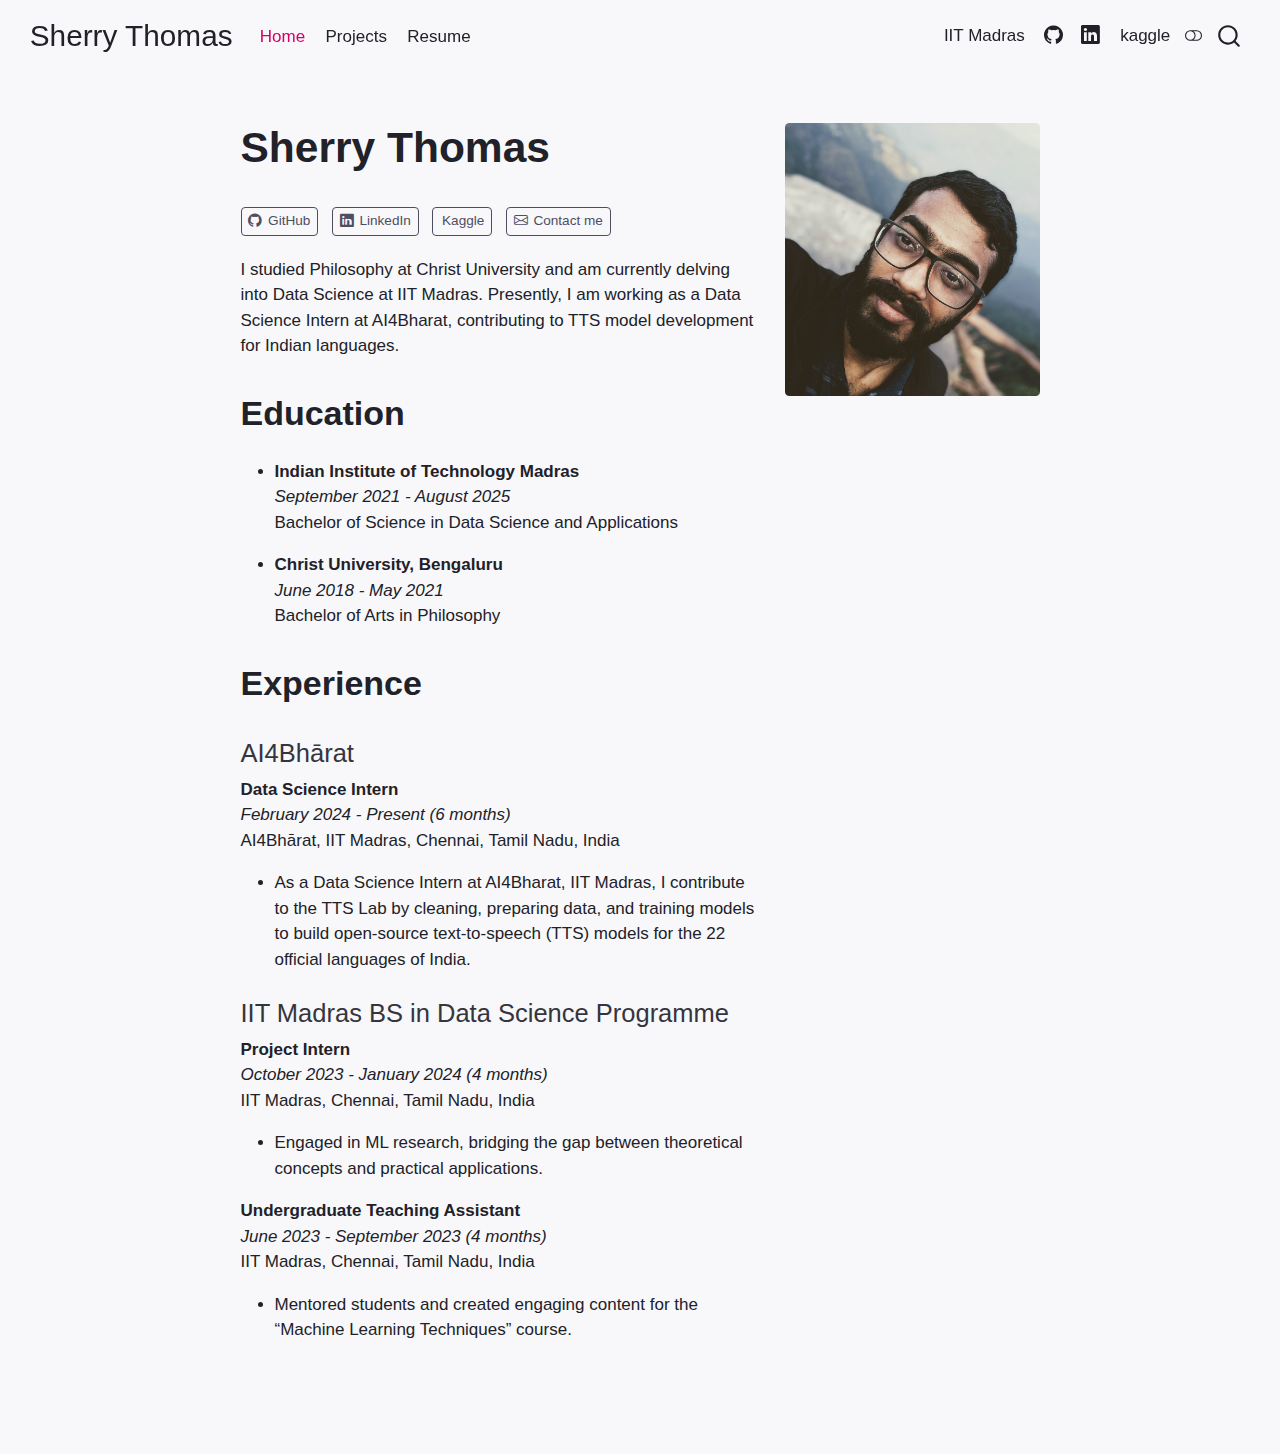
==== commit c44d83d2: "Updated some stuff" ====
--- a/docs/index.html
+++ b/docs/index.html
@@ -2,7 +2,7 @@
 <html xmlns="http://www.w3.org/1999/xhtml" lang="en" xml:lang="en"><head>
 
 <meta charset="utf-8">
-<meta name="generator" content="quarto-1.4.551">
+<meta name="generator" content="quarto-1.4.554">
 
 <meta name="viewport" content="width=device-width, initial-scale=1.0, user-scalable=yes">
 
@@ -142,18 +142,16 @@
 <!-- margin-sidebar -->
     
 <!-- main -->
-<div class="quarto-about-trestles content">
+<div class="quarto-about-solana column-body content">
   <div class="about-entity">
-    <img src="images/profile.jpg" class="about-image
-  rounded " style="width: 20em;">
-<header id="title-block-header" class="quarto-title-block default">
+    <div class="entity-contents">
+      <header id="title-block-header" class="quarto-title-block default">
 <div class="quarto-title">
 <h1 class="title">Sherry Thomas</h1>
 </div>
 <div class="quarto-title-meta">
   </div>
-</header>
-    <div class="about-links">
+</header> <div class="about-links">
   <a href="https://github.com/SherryS997" class="about-link" rel="" target="">
     <i class="bi bi-github"></i>
      <span class="about-link-text">GitHub</span>
@@ -171,44 +169,44 @@
      <span class="about-link-text">Contact me</span>
   </a>
 </div>
-  </div>
-  <div class="about-contents"><main class="content" id="quarto-document-content">
+      <div class="about-contents"><main class="content" id="quarto-document-content">
 <div id="hero-heading">
-<p>I studied Philosophy at Christ University and am currently delving into the world of Data Science at IIT Madras. Presently, I am working as an ML Intern at ICSR, IIT Madras for the BS Degree Program.</p>
+<p>I studied Philosophy at Christ University and am currently delving into Data Science at IIT Madras. Presently, I am working as a Data Science Intern at AI4Bharat, contributing to TTS model development for Indian languages.</p>
 <section id="education" class="level2">
 <h2 data-anchor-id="education">Education</h2>
 <ul>
 <li><p><strong>Indian Institute of Technology Madras</strong><br>
-<em>Sept 2021 - Aug 2025</em><br>
-B.S. in Data Science and Applications</p></li>
+<em>September 2021 - August 2025</em><br>
+Bachelor of Science in Data Science and Applications</p></li>
 <li><p><strong>Christ University, Bengaluru</strong><br>
 <em>June 2018 - May 2021</em><br>
-B.A. in Philosophy</p></li>
+Bachelor of Arts in Philosophy</p></li>
 </ul>
 </section>
 <section id="experience" class="level2">
 <h2 data-anchor-id="experience">Experience</h2>
 <section id="ai4bhārat" class="level4">
 <h4 data-anchor-id="ai4bhārat">AI4Bhārat</h4>
-<p><strong>Internship - On-site</strong><br>
-IIT Madras, Chennai, Tamil Nadu, India - On-site</p>
+<p><strong>Data Science Intern</strong><br>
+<em>February 2024 - Present (6 months)</em><br>
+AI4Bhārat, IIT Madras, Chennai, Tamil Nadu, India</p>
 <ul>
-<li><strong>Data Engineer</strong><br>
-<em>Feb 2024 - Present - 6 mos</em><br>
-As a Data Engineer Intern at AI4Bharat, IIT Madras, I contribute to the TTS Lab by cleaning and preparing data to build open-source text-to-speech (TTS) models for the 22 official languages of India.</li>
+<li>As a Data Science Intern at AI4Bharat, IIT Madras, I contribute to the TTS Lab by cleaning, preparing data, and training models to build open-source text-to-speech (TTS) models for the 22 official languages of India.</li>
 </ul>
 </section>
 <section id="iit-madras-bs-in-data-science-programme" class="level4">
 <h4 data-anchor-id="iit-madras-bs-in-data-science-programme">IIT Madras BS in Data Science Programme</h4>
-<p><strong>Internship - 8 mos</strong><br>
-Chennai, Tamil Nadu, India - On-site</p>
+<p><strong>Project Intern</strong><br>
+<em>October 2023 - January 2024 (4 months)</em><br>
+IIT Madras, Chennai, Tamil Nadu, India</p>
 <ul>
-<li><p><strong>Project Intern</strong><br>
-<em>Oct 2023 - Jan 2024 - 4 mos</em><br>
-Currently a Project Intern at IIT Madras, delving into ML Research, bridging theory and practice.</p></li>
-<li><p><strong>Undergraduate Teaching Assistant</strong><br>
-<em>Jun 2023 - Sep 2023 - 4 mos</em><br>
-As a Teaching Assistant for the “Machine Learning Techniques” course at IIT Madras, I mentored students and created engaging content.</p></li>
+<li>Engaged in ML research, bridging the gap between theoretical concepts and practical applications.</li>
+</ul>
+<p><strong>Undergraduate Teaching Assistant</strong><br>
+<em>June 2023 - September 2023 (4 months)</em><br>
+IIT Madras, Chennai, Tamil Nadu, India</p>
+<ul>
+<li>Mentored students and created engaging content for the “Machine Learning Techniques” course.</li>
 </ul>
 </section>
 </section>
@@ -216,6 +214,10 @@
 
 
 </main></div>
+    </div>
+    <img src="images/profile.jpg" class="about-image
+  rounded " style="width: 15em;">
+  </div>
 </div>
  <!-- /main -->
 <script id="quarto-html-after-body" type="application/javascript">
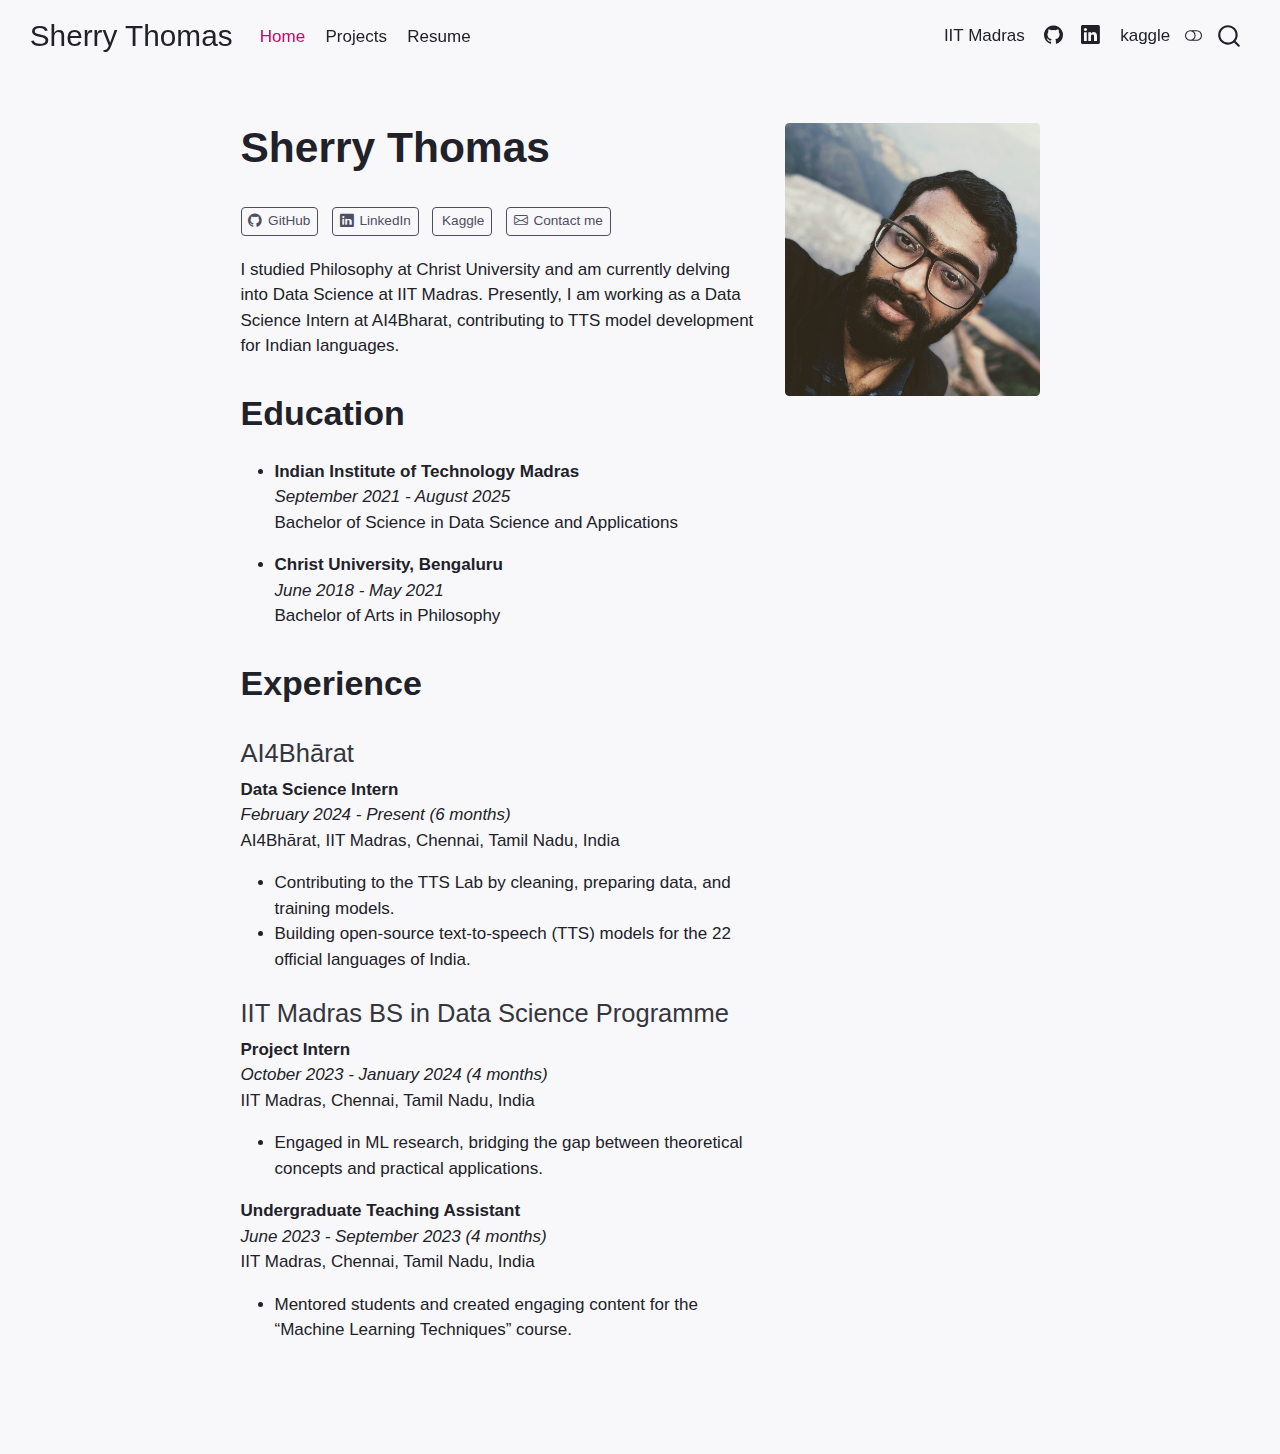
==== commit 4cdd25c4: "Updated some stuff" ====
--- a/docs/index.html
+++ b/docs/index.html
@@ -191,7 +191,8 @@
 <em>February 2024 - Present (6 months)</em><br>
 AI4Bhārat, IIT Madras, Chennai, Tamil Nadu, India</p>
 <ul>
-<li>As a Data Science Intern at AI4Bharat, IIT Madras, I contribute to the TTS Lab by cleaning, preparing data, and training models to build open-source text-to-speech (TTS) models for the 22 official languages of India.</li>
+<li>Contributing to the TTS Lab by cleaning, preparing data, and training models.</li>
+<li>Building open-source text-to-speech (TTS) models for the 22 official languages of India.</li>
 </ul>
 </section>
 <section id="iit-madras-bs-in-data-science-programme" class="level4">
